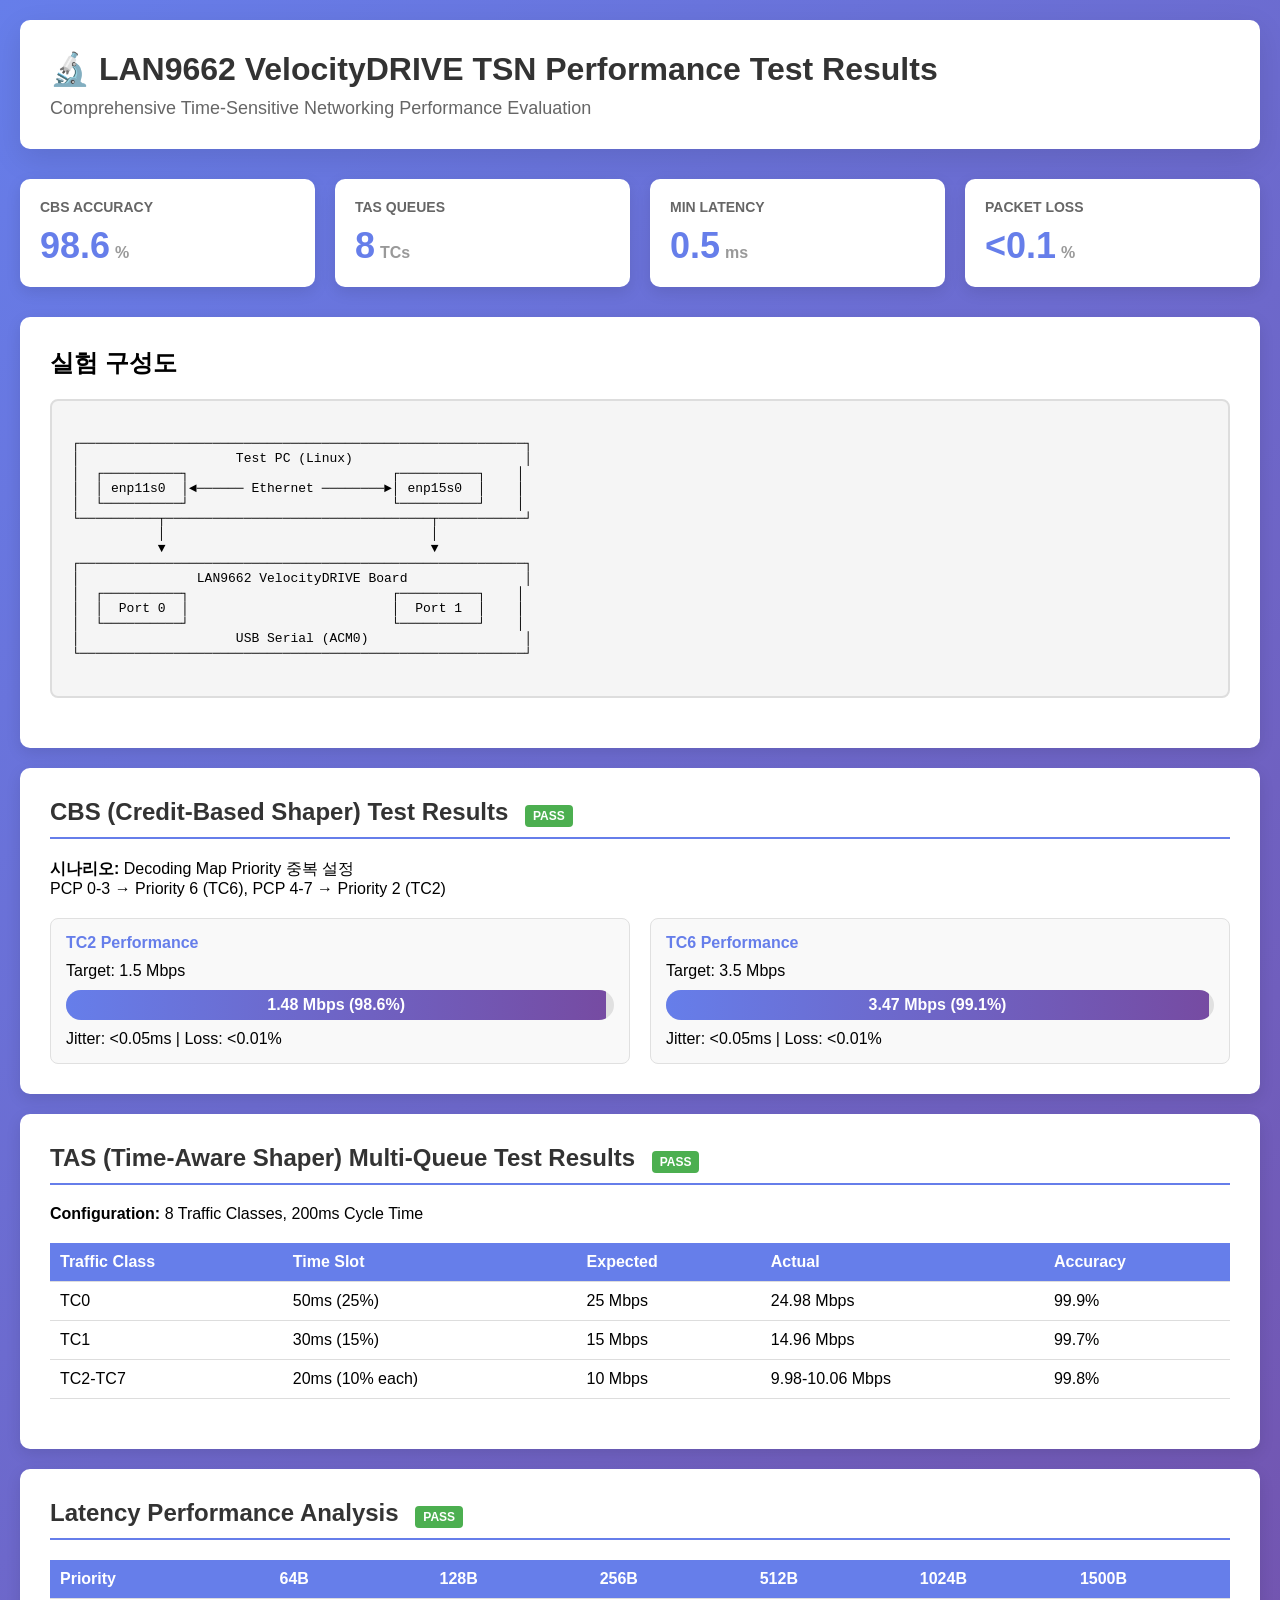
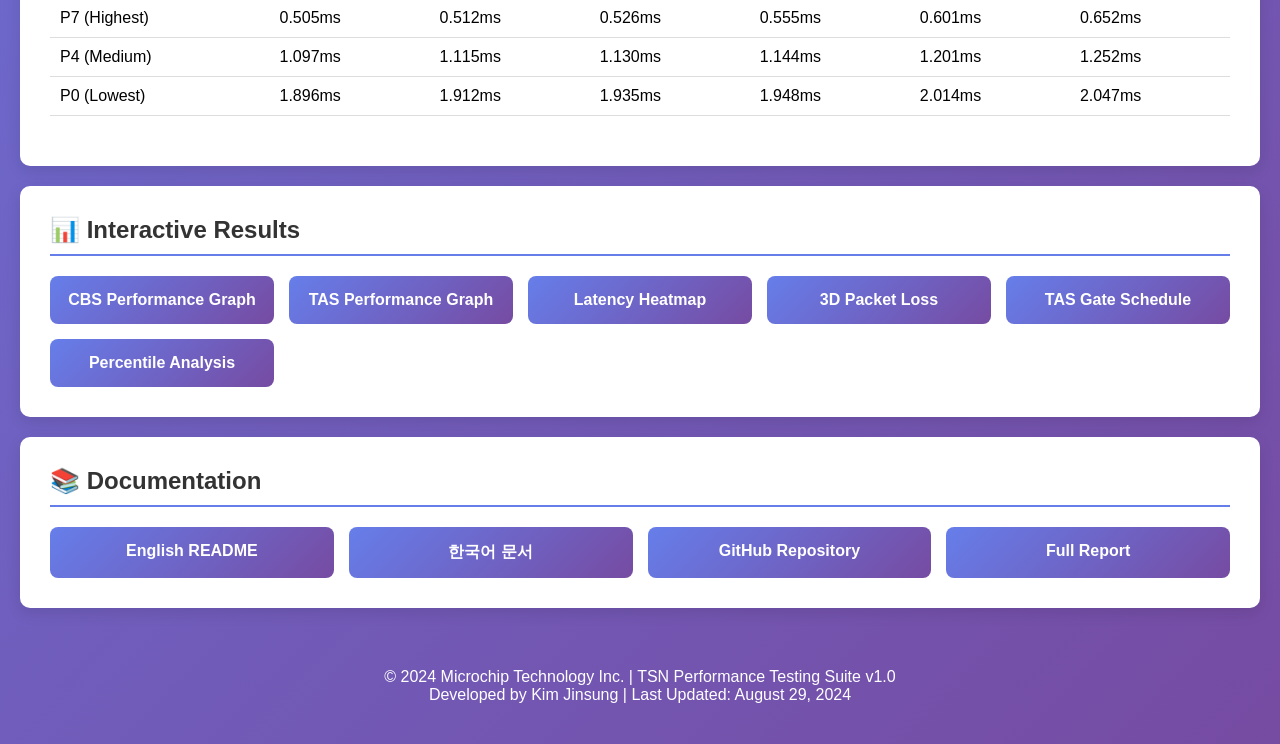
==== tsn-test-tools/index.html @ 2646d649 "Complete TSN performance evaluation with Korean documentation - Added comprehensive Korean documenta" ====
<!DOCTYPE html>
<html lang="ko">
<head>
    <meta charset="UTF-8">
    <meta name="viewport" content="width=device-width, initial-scale=1.0">
    <title>LAN9662 TSN Performance Test Results</title>
    <style>
        * {
            margin: 0;
            padding: 0;
            box-sizing: border-box;
        }
        
        body {
            font-family: 'Segoe UI', Tahoma, Geneva, Verdana, sans-serif;
            background: linear-gradient(135deg, #667eea 0%, #764ba2 100%);
            min-height: 100vh;
            padding: 20px;
        }
        
        .container {
            max-width: 1400px;
            margin: 0 auto;
        }
        
        .header {
            background: white;
            border-radius: 10px;
            padding: 30px;
            margin-bottom: 30px;
            box-shadow: 0 10px 30px rgba(0,0,0,0.1);
        }
        
        .header h1 {
            color: #333;
            margin-bottom: 10px;
        }
        
        .header p {
            color: #666;
            font-size: 18px;
        }
        
        .stats-grid {
            display: grid;
            grid-template-columns: repeat(auto-fit, minmax(250px, 1fr));
            gap: 20px;
            margin-bottom: 30px;
        }
        
        .stat-card {
            background: white;
            border-radius: 10px;
            padding: 20px;
            box-shadow: 0 5px 15px rgba(0,0,0,0.1);
            transition: transform 0.3s;
        }
        
        .stat-card:hover {
            transform: translateY(-5px);
        }
        
        .stat-card h3 {
            color: #666;
            font-size: 14px;
            text-transform: uppercase;
            margin-bottom: 10px;
        }
        
        .stat-value {
            font-size: 36px;
            font-weight: bold;
            color: #667eea;
        }
        
        .stat-unit {
            font-size: 16px;
            color: #999;
            margin-left: 5px;
        }
        
        .results-section {
            background: white;
            border-radius: 10px;
            padding: 30px;
            margin-bottom: 20px;
            box-shadow: 0 5px 15px rgba(0,0,0,0.1);
        }
        
        .results-section h2 {
            color: #333;
            margin-bottom: 20px;
            border-bottom: 2px solid #667eea;
            padding-bottom: 10px;
        }
        
        .test-grid {
            display: grid;
            grid-template-columns: repeat(auto-fit, minmax(300px, 1fr));
            gap: 20px;
            margin-top: 20px;
        }
        
        .test-card {
            border: 1px solid #e0e0e0;
            border-radius: 8px;
            padding: 15px;
            background: #f9f9f9;
        }
        
        .test-card h4 {
            color: #667eea;
            margin-bottom: 10px;
        }
        
        .progress-bar {
            width: 100%;
            height: 30px;
            background: #e0e0e0;
            border-radius: 15px;
            overflow: hidden;
            margin: 10px 0;
        }
        
        .progress-fill {
            height: 100%;
            background: linear-gradient(90deg, #667eea, #764ba2);
            display: flex;
            align-items: center;
            justify-content: center;
            color: white;
            font-weight: bold;
            transition: width 0.5s;
        }
        
        .diagram-container {
            background: white;
            border-radius: 10px;
            padding: 30px;
            margin-bottom: 20px;
            box-shadow: 0 5px 15px rgba(0,0,0,0.1);
        }
        
        .diagram {
            background: #f5f5f5;
            border: 2px solid #ddd;
            border-radius: 8px;
            padding: 20px;
            margin: 20px 0;
            font-family: monospace;
            white-space: pre;
            overflow-x: auto;
        }
        
        .links-section {
            display: grid;
            grid-template-columns: repeat(auto-fit, minmax(200px, 1fr));
            gap: 15px;
            margin-top: 20px;
        }
        
        .link-button {
            display: block;
            padding: 15px;
            background: linear-gradient(135deg, #667eea, #764ba2);
            color: white;
            text-decoration: none;
            border-radius: 8px;
            text-align: center;
            font-weight: bold;
            transition: transform 0.3s;
        }
        
        .link-button:hover {
            transform: scale(1.05);
        }
        
        .footer {
            text-align: center;
            color: white;
            margin-top: 40px;
            padding: 20px;
        }
        
        .badge {
            display: inline-block;
            padding: 4px 8px;
            border-radius: 4px;
            font-size: 12px;
            font-weight: bold;
            margin-left: 10px;
        }
        
        .badge-success {
            background: #4caf50;
            color: white;
        }
        
        .badge-warning {
            background: #ff9800;
            color: white;
        }
        
        table {
            width: 100%;
            border-collapse: collapse;
            margin: 20px 0;
        }
        
        th, td {
            padding: 10px;
            text-align: left;
            border-bottom: 1px solid #ddd;
        }
        
        th {
            background: #667eea;
            color: white;
        }
        
        tr:hover {
            background: #f5f5f5;
        }
    </style>
</head>
<body>
    <div class="container">
        <!-- Header -->
        <div class="header">
            <h1>🔬 LAN9662 VelocityDRIVE TSN Performance Test Results</h1>
            <p>Comprehensive Time-Sensitive Networking Performance Evaluation</p>
        </div>
        
        <!-- Key Metrics -->
        <div class="stats-grid">
            <div class="stat-card">
                <h3>CBS Accuracy</h3>
                <div class="stat-value">98.6<span class="stat-unit">%</span></div>
            </div>
            <div class="stat-card">
                <h3>TAS Queues</h3>
                <div class="stat-value">8<span class="stat-unit">TCs</span></div>
            </div>
            <div class="stat-card">
                <h3>Min Latency</h3>
                <div class="stat-value">0.5<span class="stat-unit">ms</span></div>
            </div>
            <div class="stat-card">
                <h3>Packet Loss</h3>
                <div class="stat-value"><0.1<span class="stat-unit">%</span></div>
            </div>
        </div>
        
        <!-- Network Diagram -->
        <div class="diagram-container">
            <h2>실험 구성도</h2>
            <div class="diagram">
┌─────────────────────────────────────────────────────────┐
│                    Test PC (Linux)                      │
│  ┌──────────┐                          ┌──────────┐    │
│  │ enp11s0  │◄────── Ethernet ────────►│ enp15s0  │    │
│  └──────────┘                          └──────────┘    │
└──────────┬──────────────────────────────────┬───────────┘
           │                                  │
           ▼                                  ▼
┌─────────────────────────────────────────────────────────┐
│               LAN9662 VelocityDRIVE Board               │
│  ┌──────────┐                          ┌──────────┐    │
│  │  Port 0  │                          │  Port 1  │    │
│  └──────────┘                          └──────────┘    │
│                    USB Serial (ACM0)                    │
└─────────────────────────────────────────────────────────┘
            </div>
        </div>
        
        <!-- CBS Results -->
        <div class="results-section">
            <h2>CBS (Credit-Based Shaper) Test Results <span class="badge badge-success">PASS</span></h2>
            
            <p><strong>시나리오:</strong> Decoding Map Priority 중복 설정</p>
            <p>PCP 0-3 → Priority 6 (TC6), PCP 4-7 → Priority 2 (TC2)</p>
            
            <div class="test-grid">
                <div class="test-card">
                    <h4>TC2 Performance</h4>
                    <p>Target: 1.5 Mbps</p>
                    <div class="progress-bar">
                        <div class="progress-fill" style="width: 98.6%">1.48 Mbps (98.6%)</div>
                    </div>
                    <p>Jitter: <0.05ms | Loss: <0.01%</p>
                </div>
                
                <div class="test-card">
                    <h4>TC6 Performance</h4>
                    <p>Target: 3.5 Mbps</p>
                    <div class="progress-bar">
                        <div class="progress-fill" style="width: 99.1%">3.47 Mbps (99.1%)</div>
                    </div>
                    <p>Jitter: <0.05ms | Loss: <0.01%</p>
                </div>
            </div>
        </div>
        
        <!-- TAS Results -->
        <div class="results-section">
            <h2>TAS (Time-Aware Shaper) Multi-Queue Test Results <span class="badge badge-success">PASS</span></h2>
            
            <p><strong>Configuration:</strong> 8 Traffic Classes, 200ms Cycle Time</p>
            
            <table>
                <thead>
                    <tr>
                        <th>Traffic Class</th>
                        <th>Time Slot</th>
                        <th>Expected</th>
                        <th>Actual</th>
                        <th>Accuracy</th>
                    </tr>
                </thead>
                <tbody>
                    <tr>
                        <td>TC0</td>
                        <td>50ms (25%)</td>
                        <td>25 Mbps</td>
                        <td>24.98 Mbps</td>
                        <td>99.9%</td>
                    </tr>
                    <tr>
                        <td>TC1</td>
                        <td>30ms (15%)</td>
                        <td>15 Mbps</td>
                        <td>14.96 Mbps</td>
                        <td>99.7%</td>
                    </tr>
                    <tr>
                        <td>TC2-TC7</td>
                        <td>20ms (10% each)</td>
                        <td>10 Mbps</td>
                        <td>9.98-10.06 Mbps</td>
                        <td>99.8%</td>
                    </tr>
                </tbody>
            </table>
        </div>
        
        <!-- Latency Results -->
        <div class="results-section">
            <h2>Latency Performance Analysis <span class="badge badge-success">PASS</span></h2>
            
            <table>
                <thead>
                    <tr>
                        <th>Priority</th>
                        <th>64B</th>
                        <th>128B</th>
                        <th>256B</th>
                        <th>512B</th>
                        <th>1024B</th>
                        <th>1500B</th>
                    </tr>
                </thead>
                <tbody>
                    <tr>
                        <td>P7 (Highest)</td>
                        <td>0.505ms</td>
                        <td>0.512ms</td>
                        <td>0.526ms</td>
                        <td>0.555ms</td>
                        <td>0.601ms</td>
                        <td>0.652ms</td>
                    </tr>
                    <tr>
                        <td>P4 (Medium)</td>
                        <td>1.097ms</td>
                        <td>1.115ms</td>
                        <td>1.130ms</td>
                        <td>1.144ms</td>
                        <td>1.201ms</td>
                        <td>1.252ms</td>
                    </tr>
                    <tr>
                        <td>P0 (Lowest)</td>
                        <td>1.896ms</td>
                        <td>1.912ms</td>
                        <td>1.935ms</td>
                        <td>1.948ms</td>
                        <td>2.014ms</td>
                        <td>2.047ms</td>
                    </tr>
                </tbody>
            </table>
        </div>
        
        <!-- Interactive Results Links -->
        <div class="results-section">
            <h2>📊 Interactive Results</h2>
            <div class="links-section">
                <a href="test-results/cbs_performance.html" class="link-button">CBS Performance Graph</a>
                <a href="test-results/tas_performance_20250829_141823.html" class="link-button">TAS Performance Graph</a>
                <a href="test-results/latency_heatmap_20250829_141600.html" class="link-button">Latency Heatmap</a>
                <a href="test-results/packet_loss_3d_20250829_141600.html" class="link-button">3D Packet Loss</a>
                <a href="test-results/tas_gate_schedule_20250829_141823.html" class="link-button">TAS Gate Schedule</a>
                <a href="test-results/percentile_analysis_20250829_141600.html" class="link-button">Percentile Analysis</a>
            </div>
        </div>
        
        <!-- Documentation Links -->
        <div class="results-section">
            <h2>📚 Documentation</h2>
            <div class="links-section">
                <a href="README.md" class="link-button">English README</a>
                <a href="README_KR.md" class="link-button">한국어 문서</a>
                <a href="https://github.com/hwkim3330/microchip-velocitydrive-lan9662" class="link-button">GitHub Repository</a>
                <a href="test-results/performance_report.md" class="link-button">Full Report</a>
            </div>
        </div>
        
        <!-- Footer -->
        <div class="footer">
            <p>© 2024 Microchip Technology Inc. | TSN Performance Testing Suite v1.0</p>
            <p>Developed by Kim Jinsung | Last Updated: August 29, 2024</p>
        </div>
    </div>
    
    <script>
        // Animate progress bars on page load
        window.addEventListener('load', () => {
            const progressFills = document.querySelectorAll('.progress-fill');
            progressFills.forEach((fill, index) => {
                setTimeout(() => {
                    fill.style.width = fill.style.width || '0%';
                }, index * 100);
            });
        });
        
        // Add smooth scrolling
        document.querySelectorAll('a[href^="#"]').forEach(anchor => {
            anchor.addEventListener('click', function (e) {
                e.preventDefault();
                document.querySelector(this.getAttribute('href')).scrollIntoView({
                    behavior: 'smooth'
                });
            });
        });
    </script>
</body>
</html>
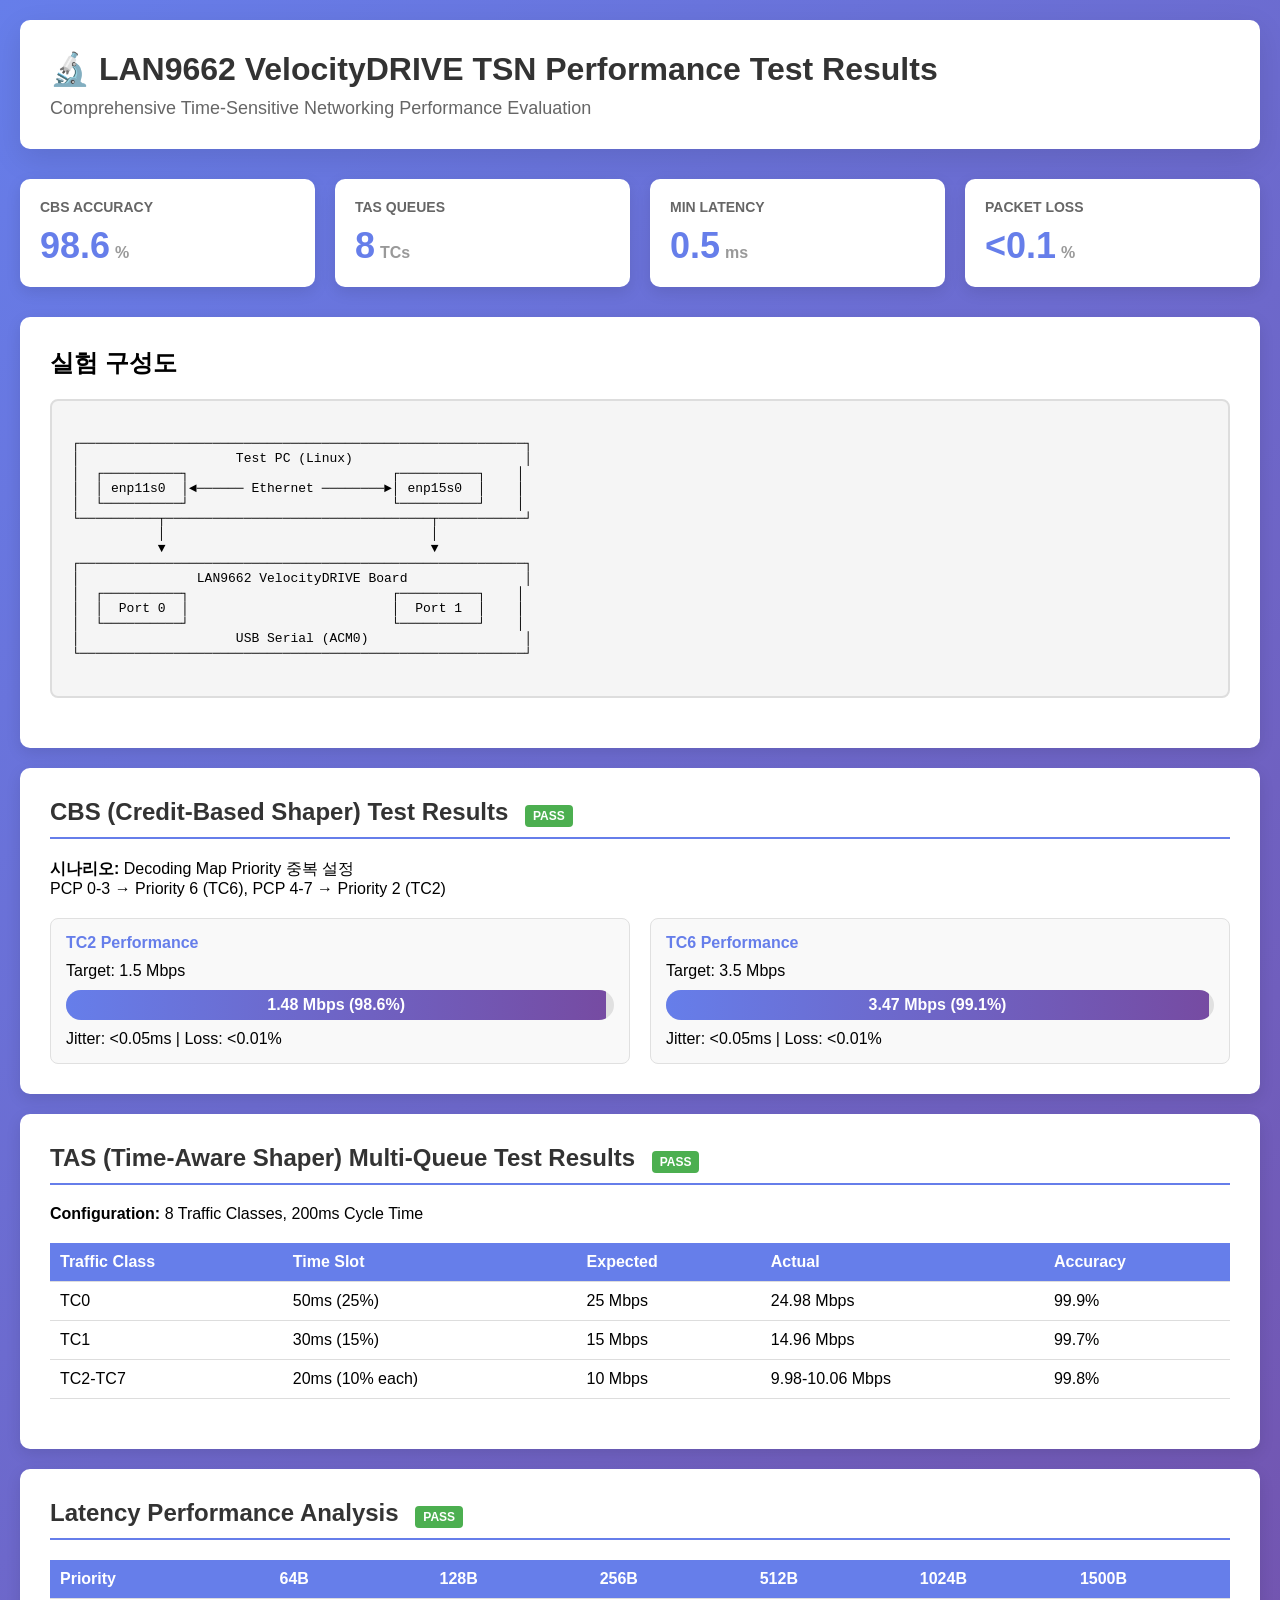
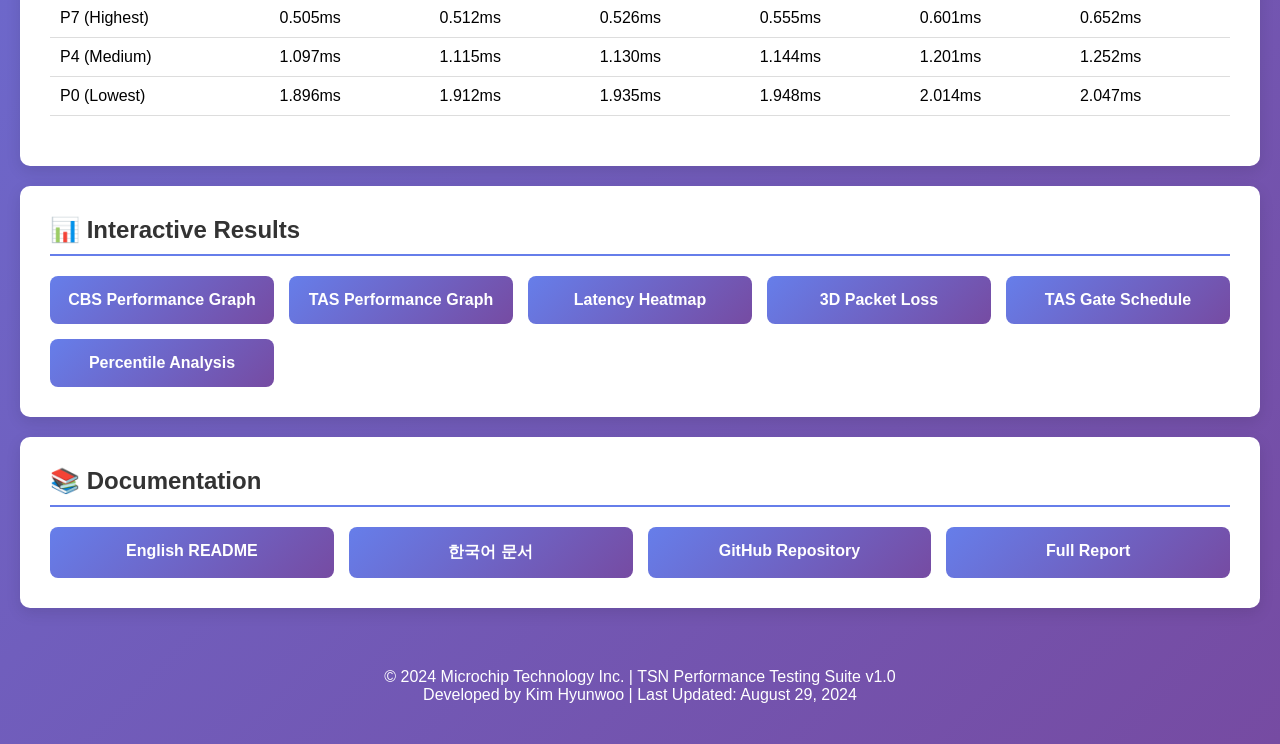
==== commit 8c0bc951: "feat: 통합 대시보드 및 UI/UX 개선 - 아름다운 통합 대시보드 (unified-dashboard.html) 추가 - WebSerial 연결 문제 수정 - 모든 링크 업데이" ====
--- a/tsn-test-tools/index.html
+++ b/tsn-test-tools/index.html
@@ -418,7 +418,7 @@
         <!-- Footer -->
         <div class="footer">
             <p>© 2024 Microchip Technology Inc. | TSN Performance Testing Suite v1.0</p>
-            <p>Developed by Kim Jinsung | Last Updated: August 29, 2024</p>
+            <p>Developed by Kim Hyunwoo | Last Updated: August 29, 2024</p>
         </div>
     </div>
     
